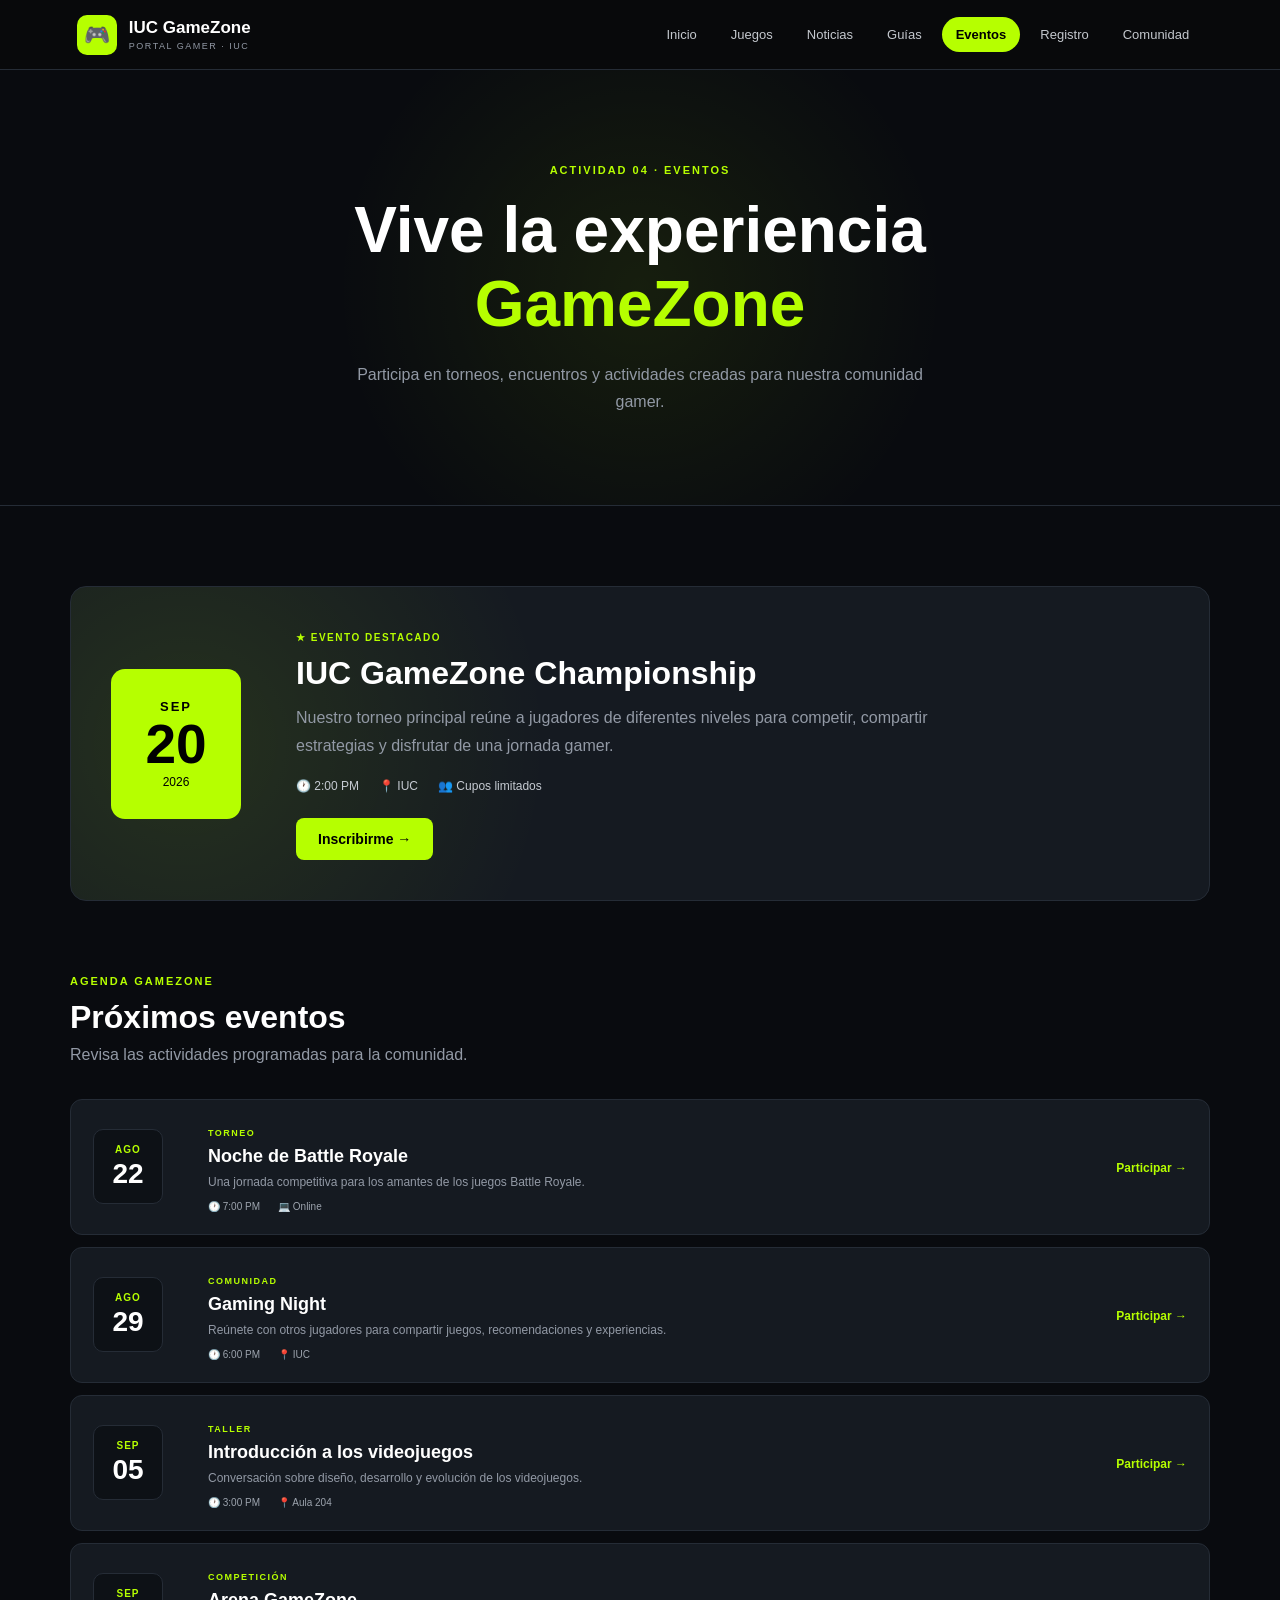
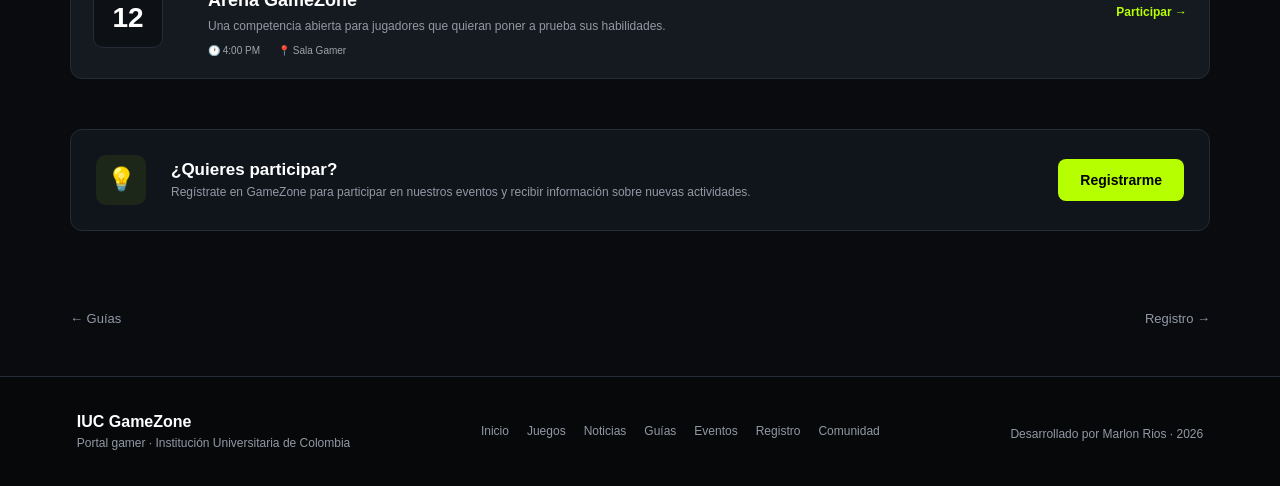
==== actividad_04.html @ 518e6a0a "Relizacion de nuevo proyecto de actividades" ====
<!DOCTYPE html>
<html lang="es">

<head>
    <meta charset="UTF-8">
    <meta name="viewport" content="width=device-width, initial-scale=1.0">

    <title>IUC GameZone — Eventos</title>

    <link rel="stylesheet" href="./css/theme.css">
</head>

<body>

    <!-- ================= HEADER ================= -->

    <header class="site-header">

        <div class="site-brand">

            <div class="brand-icon">
                🎮
            </div>

            <div>
                <h2>IUC GameZone</h2>
                <span>PORTAL GAMER · IUC</span>
            </div>

        </div>


        <nav class="site-nav">

            <a href="index.html">
                Inicio
            </a>

            <a href="actividad_01.html">
                Juegos
            </a>

            <a href="actividad_02.html">
                Noticias
            </a>

            <a href="actividad_03.html">
                Guías
            </a>

            <a href="actividad_04.html" class="current">
                Eventos
            </a>

            <a href="actividad_05.html">
                Registro
            </a>

            <a href="actividad_06.html">
                Comunidad
            </a>

        </nav>

    </header>


    <!-- ================= HERO ================= -->

    <section class="page-hero">

        <div class="page-hero-content">

            <span>
                ACTIVIDAD 04 · EVENTOS
            </span>

            <h1>
                Vive la experiencia
                <strong>GameZone</strong>
            </h1>

            <p>
                Participa en torneos, encuentros y actividades
                creadas para nuestra comunidad gamer.
            </p>

        </div>

    </section>


    <!-- ================= CONTENIDO ================= -->

    <main class="main-content">


        <!-- ================= EVENTO DESTACADO ================= -->

        <section class="event-feature">

            <div class="event-feature-date">

                <span>
                    SEP
                </span>

                <strong>
                    20
                </strong>

                <small>
                    2026
                </small>

            </div>


            <div class="event-feature-content">

                <span class="event-status">
                    ★ EVENTO DESTACADO
                </span>

                <h2>
                    IUC GameZone Championship
                </h2>

                <p>
                    Nuestro torneo principal reúne a jugadores de
                    diferentes niveles para competir, compartir
                    estrategias y disfrutar de una jornada gamer.
                </p>


                <div class="event-details">

                    <span>
                        🕐 2:00 PM
                    </span>

                    <span>
                        📍 IUC
                    </span>

                    <span>
                        👥 Cupos limitados
                    </span>

                </div>


                <a href="actividad_05.html" class="btn btn-primary">
                    Inscribirme →
                </a>

            </div>

        </section>


        <!-- ================= PRÓXIMOS EVENTOS ================= -->

        <section class="section-header">

            <span>
                AGENDA GAMEZONE
            </span>

            <h2>
                Próximos eventos
            </h2>

            <p>
                Revisa las actividades programadas para la comunidad.
            </p>

        </section>


        <div class="events-list">


            <!-- EVENTO 1 -->

            <article class="event-card">

                <div class="event-date">

                    <span>
                        AGO
                    </span>

                    <strong>
                        22
                    </strong>

                </div>


                <div class="event-info">

                    <span class="event-type">
                        TORNEO
                    </span>

                    <h3>
                        Noche de Battle Royale
                    </h3>

                    <p>
                        Una jornada competitiva para los amantes
                        de los juegos Battle Royale.
                    </p>

                    <div class="event-meta">

                        <span>
                            🕐 7:00 PM
                        </span>

                        <span>
                            💻 Online
                        </span>

                    </div>

                </div>


                <div class="event-action">

                    <a href="actividad_05.html">
                        Participar →
                    </a>

                </div>

            </article>


            <!-- EVENTO 2 -->

            <article class="event-card">

                <div class="event-date">

                    <span>
                        AGO
                    </span>

                    <strong>
                        29
                    </strong>

                </div>


                <div class="event-info">

                    <span class="event-type">
                        COMUNIDAD
                    </span>

                    <h3>
                        Gaming Night
                    </h3>

                    <p>
                        Reúnete con otros jugadores para compartir
                        juegos, recomendaciones y experiencias.
                    </p>

                    <div class="event-meta">

                        <span>
                            🕐 6:00 PM
                        </span>

                        <span>
                            📍 IUC
                        </span>

                    </div>

                </div>


                <div class="event-action">

                    <a href="actividad_05.html">
                        Participar →
                    </a>

                </div>

            </article>


            <!-- EVENTO 3 -->

            <article class="event-card">

                <div class="event-date">

                    <span>
                        SEP
                    </span>

                    <strong>
                        05
                    </strong>

                </div>


                <div class="event-info">

                    <span class="event-type">
                        TALLER
                    </span>

                    <h3>
                        Introducción a los videojuegos
                    </h3>

                    <p>
                        Conversación sobre diseño, desarrollo y
                        evolución de los videojuegos.
                    </p>

                    <div class="event-meta">

                        <span>
                            🕐 3:00 PM
                        </span>

                        <span>
                            📍 Aula 204
                        </span>

                    </div>

                </div>


                <div class="event-action">

                    <a href="actividad_05.html">
                        Participar →
                    </a>

                </div>

            </article>


            <!-- EVENTO 4 -->

            <article class="event-card">

                <div class="event-date">

                    <span>
                        SEP
                    </span>

                    <strong>
                        12
                    </strong>

                </div>


                <div class="event-info">

                    <span class="event-type">
                        COMPETICIÓN
                    </span>

                    <h3>
                        Arena GameZone
                    </h3>

                    <p>
                        Una competencia abierta para jugadores
                        que quieran poner a prueba sus habilidades.
                    </p>

                    <div class="event-meta">

                        <span>
                            🕐 4:00 PM
                        </span>

                        <span>
                            📍 Sala Gamer
                        </span>

                    </div>

                </div>


                <div class="event-action">

                    <a href="actividad_05.html">
                        Participar →
                    </a>

                </div>

            </article>


        </div>


        <!-- ================= INFORMACIÓN ================= -->

        <section class="event-info-box">

            <div class="event-info-box-icon">
                💡
            </div>

            <div>

                <h3>
                    ¿Quieres participar?
                </h3>

                <p>
                    Regístrate en GameZone para participar en nuestros
                    eventos y recibir información sobre nuevas actividades.
                </p>

            </div>

            <a href="actividad_05.html" class="btn btn-primary">
                Registrarme
            </a>

        </section>


    </main>


    <!-- ================= NAVEGACIÓN ================= -->

    <nav class="page-navigation">

        <a href="actividad_03.html">
            ← Guías
        </a>

        <a href="actividad_05.html">
            Registro →
        </a>

    </nav>


    <!-- ================= FOOTER ================= -->

    <footer class="site-footer">

        <div>

            <strong>
                IUC GameZone
            </strong>

            <span>
                Portal gamer · Institución Universitaria de Colombia
            </span>

        </div>


        <div class="footer-links">

            <a href="index.html">Inicio</a>

            <a href="actividad_01.html">Juegos</a>

            <a href="actividad_02.html">Noticias</a>

            <a href="actividad_03.html">Guías</a>

            <a href="actividad_04.html">Eventos</a>

            <a href="actividad_05.html">Registro</a>

            <a href="actividad_06.html">Comunidad</a>

        </div>


        <div>

            <span>
                Desarrollado por Marlon Rios · 2026
            </span>

        </div>

    </footer>

</body>

</html>
---- css/theme.css ----
/* =========================================
   CONFIGURACIÓN GENERAL
========================================= */

* {
  margin: 0;
  padding: 0;
  box-sizing: border-box;
}

:root {
  --background: #090b0f;
  --background-light: #10141a;

  --card: #151a21;
  --card-hover: #1c222b;

  --green: #b6ff00;
  --green-dark: #8dcc00;

  --blue: #4da6ff;

  --white: #ffffff;
  --text: #e8eaed;
  --text-muted: #9299a5;

  --border: #252c36;
}

body {
  font-family: Arial, Helvetica, sans-serif;

  background: var(--background);

  color: var(--text);

  min-height: 100vh;
}

/* =========================================
   HEADER
========================================= */

.site-header {
  height: 70px;

  background: #08090b;

  border-bottom: 1px solid var(--border);

  display: flex;

  align-items: center;

  justify-content: space-between;

  padding: 0 6%;

  position: sticky;

  top: 0;

  z-index: 100;
}

/* MARCA */

.site-brand {
  display: flex;

  align-items: center;

  gap: 12px;
}

.brand-icon {
  width: 40px;

  height: 40px;

  display: flex;

  align-items: center;

  justify-content: center;

  background: var(--green);

  color: #000;

  border-radius: 10px;

  font-size: 21px;
}

.site-brand h2 {
  font-size: 17px;

  color: var(--white);
}

.site-brand span {
  display: block;

  margin-top: 3px;

  font-size: 9px;

  letter-spacing: 1.5px;

  color: var(--text-muted);
}

/* =========================================
   NAVEGACIÓN
========================================= */

.site-nav {
  display: flex;

  align-items: center;

  gap: 6px;
}

.site-nav a {
  color: #c4c8ce;

  text-decoration: none;

  font-size: 13px;

  padding: 10px 14px;

  border-radius: 20px;

  transition: 0.2s;
}

.site-nav a:hover {
  color: var(--white);

  background: #171b20;
}

.site-nav a.current {
  background: var(--green);

  color: #000;

  font-weight: bold;
}

/* =========================================
   HERO
========================================= */

.hero {
  min-height: 480px;

  display: flex;

  align-items: center;

  justify-content: center;

  text-align: center;

  padding: 80px 20px;

  background:
    radial-gradient(circle at 50% 30%, rgba(182, 255, 0, 0.1), transparent 35%),
    linear-gradient(180deg, #0c0f13 0%, #090b0f 100%);
}

.hero-content {
  max-width: 750px;
}

.hero-label {
  color: var(--green);

  font-size: 11px;

  letter-spacing: 2px;

  font-weight: bold;
}

.hero h1 {
  margin-top: 18px;

  font-size: clamp(42px, 6vw, 72px);

  line-height: 1.05;

  color: var(--white);
}

.hero h1 span {
  color: var(--green);
}

.hero p {
  max-width: 600px;

  margin: 25px auto;

  color: var(--text-muted);

  font-size: 17px;

  line-height: 1.7;
}

/* =========================================
   BOTONES
========================================= */

.hero-buttons {
  display: flex;

  justify-content: center;

  gap: 12px;

  margin-top: 30px;
}

.btn {
  display: inline-block;

  padding: 13px 22px;

  border-radius: 8px;

  text-decoration: none;

  font-size: 14px;

  font-weight: bold;

  transition: 0.2s;
}

.btn-primary {
  background: var(--green);

  color: #000;
}

.btn-primary:hover {
  background: #c8ff45;

  transform: translateY(-2px);
}

.btn-secondary {
  border: 1px solid var(--border);

  color: var(--white);

  background: #11151a;
}

.btn-secondary:hover {
  background: #1b2027;
}

/* =========================================
   CONTENIDO PRINCIPAL
========================================= */

.main-content {
  max-width: 1200px;

  margin: auto;

  padding: 80px 30px;
}

.section-header {
  margin-bottom: 35px;
}

.section-header > span {
  color: var(--green);

  font-size: 11px;

  font-weight: bold;

  letter-spacing: 2px;
}

.section-header h2 {
  margin-top: 10px;

  font-size: 32px;

  color: var(--white);
}

.section-header p {
  margin-top: 10px;

  color: var(--text-muted);
}

/* =========================================
   TARJETAS
========================================= */

.activity-grid {
  display: grid;

  grid-template-columns: repeat(3, 1fr);

  gap: 18px;
}

.activity-card {
  display: block;

  padding: 28px;

  min-height: 270px;

  background: var(--card);

  border: 1px solid var(--border);

  border-radius: 14px;

  text-decoration: none;

  color: inherit;

  transition: 0.25s;
}

.activity-card:hover {
  transform: translateY(-5px);

  background: var(--card-hover);

  border-color: var(--green);
}

.activity-icon {
  width: 52px;

  height: 52px;

  display: flex;

  align-items: center;

  justify-content: center;

  border-radius: 12px;

  background: rgba(182, 255, 0, 0.1);

  font-size: 25px;

  margin-bottom: 22px;
}

.activity-number {
  font-size: 10px;

  letter-spacing: 1.5px;

  color: var(--text-muted);
}

.activity-card h3 {
  margin-top: 7px;

  font-size: 23px;

  color: var(--white);
}

.activity-card p {
  margin-top: 12px;

  color: var(--text-muted);

  line-height: 1.6;

  font-size: 14px;
}

.activity-link {
  display: block;

  margin-top: 22px;

  color: var(--green);

  font-size: 13px;

  font-weight: bold;
}

/* =========================================
   DESTACADO
========================================= */

.featured {
  margin-top: 30px;

  min-height: 280px;

  padding: 50px;

  border-radius: 16px;

  border: 1px solid var(--border);

  background: linear-gradient(110deg, #151a21, #0e1217);

  display: flex;

  align-items: center;
}

.featured-content {
  max-width: 600px;
}

.featured-content > span {
  color: var(--green);

  font-size: 11px;

  font-weight: bold;

  letter-spacing: 2px;
}

.featured h2 {
  margin-top: 12px;

  font-size: 42px;

  color: var(--white);
}

.featured p {
  margin: 12px 0 25px;

  color: var(--text-muted);

  line-height: 1.6;
}

/* =========================================
   FOOTER
========================================= */

.site-footer {
  min-height: 110px;

  border-top: 1px solid var(--border);

  padding: 30px 6%;

  display: flex;

  align-items: center;

  justify-content: space-between;

  gap: 30px;

  background: #07080a;
}

.site-footer strong {
  display: block;

  color: var(--white);
}

.site-footer span {
  display: block;

  margin-top: 5px;

  font-size: 12px;

  color: var(--text-muted);
}

.footer-links {
  display: flex;

  gap: 18px;
}

.footer-links a {
  color: var(--text-muted);

  text-decoration: none;

  font-size: 12px;
}

.footer-links a:hover {
  color: var(--green);
}

/* =========================================
   RESPONSIVE
========================================= */

@media (max-width: 900px) {
  .site-header {
    height: auto;

    padding: 15px 5%;

    flex-direction: column;

    gap: 15px;
  }

  .site-nav {
    flex-wrap: wrap;

    justify-content: center;
  }

  .activity-grid {
    grid-template-columns: repeat(2, 1fr);
  }

  .site-footer {
    flex-direction: column;

    text-align: center;
  }
}

@media (max-width: 600px) {
  .hero {
    min-height: 420px;
  }

  .hero h1 {
    font-size: 42px;
  }

  .hero-buttons {
    flex-direction: column;
  }

  .activity-grid {
    grid-template-columns: 1fr;
  }

  .featured {
    padding: 30px;
  }
}

/*
Seccion de juegos act 1
*/

/* =========================================
   HERO DE PÁGINAS INTERNAS
========================================= */

.page-hero {
  padding: 90px 30px;

  text-align: center;

  background: radial-gradient(
    circle at center,
    rgba(182, 255, 0, 0.08),
    transparent 45%
  );

  border-bottom: 1px solid var(--border);
}

.page-hero-content {
  max-width: 700px;

  margin: auto;
}

.page-hero-content > span {
  color: var(--green);

  font-size: 11px;

  font-weight: bold;

  letter-spacing: 2px;
}

.page-hero h1 {
  margin-top: 15px;

  font-size: clamp(40px, 6vw, 64px);

  color: var(--white);
}

.page-hero h1 strong {
  color: var(--green);
}

.page-hero p {
  margin: 20px auto 0;

  max-width: 600px;

  color: var(--text-muted);

  line-height: 1.7;

  font-size: 16px;
}

/* =========================================
   FILTROS
========================================= */

.game-filters {
  display: flex;

  flex-wrap: wrap;

  gap: 10px;

  margin-bottom: 30px;
}

.filter {
  padding: 9px 17px;

  border-radius: 20px;

  border: 1px solid var(--border);

  background: var(--card);

  color: var(--text-muted);

  cursor: pointer;

  font-size: 13px;
}

.filter:hover {
  border-color: var(--green);

  color: var(--white);
}

.filter.active {
  background: var(--green);

  color: #000;

  border-color: var(--green);

  font-weight: bold;
}

/* =========================================
   GRID DE JUEGOS
========================================= */

.games-grid {
  display: grid;

  grid-template-columns: repeat(3, 1fr);

  gap: 20px;
}

.game-card {
  overflow: hidden;

  background: var(--card);

  border: 1px solid var(--border);

  border-radius: 14px;

  transition: 0.25s;
}

.game-card:hover {
  transform: translateY(-5px);

  border-color: var(--green);
}

.game-image {
  height: 180px;

  display: flex;

  align-items: center;

  justify-content: center;

  font-size: 60px;

  border-bottom: 1px solid var(--border);
}

/* Fondos diferentes para cada juego */

.game-image.minecraft {
  background: linear-gradient(135deg, #263d24, #101c14);
}

.game-image.fortnite {
  background: linear-gradient(135deg, #263b63, #121b2e);
}

.game-image.gta {
  background: linear-gradient(135deg, #44321e, #17120c);
}

.game-image.elden {
  background: linear-gradient(135deg, #453b21, #17150d);
}

.game-image.valorant {
  background: linear-gradient(135deg, #4d2027, #1c0d10);
}

.game-image.civilization {
  background: linear-gradient(135deg, #293d49, #10191f);
}

/* =========================================
   CONTENIDO DE TARJETA
========================================= */

.game-content {
  padding: 22px;
}

.game-category {
  font-size: 10px;

  color: var(--green);

  text-transform: uppercase;

  letter-spacing: 1px;

  font-weight: bold;
}

.game-content h3 {
  margin-top: 8px;

  font-size: 22px;

  color: var(--white);
}

.game-content p {
  margin-top: 12px;

  font-size: 13px;

  line-height: 1.6;

  color: var(--text-muted);
}

.game-footer {
  display: flex;

  align-items: center;

  justify-content: space-between;

  gap: 10px;

  margin-top: 20px;

  padding-top: 15px;

  border-top: 1px solid var(--border);
}

.game-footer span {
  font-size: 10px;

  color: var(--text-muted);
}

.game-footer a {
  color: var(--green);

  text-decoration: none;

  font-size: 12px;

  font-weight: bold;
}

.game-footer a:hover {
  text-decoration: underline;
}

/* =========================================
   NAVEGACIÓN ENTRE ACTIVIDADES
========================================= */

.page-navigation {
  max-width: 1200px;

  margin: 0 auto 50px;

  padding: 0 30px;

  display: flex;

  justify-content: space-between;
}

.page-navigation a {
  color: var(--text-muted);

  text-decoration: none;

  font-size: 13px;
}

.page-navigation a:hover {
  color: var(--green);
}

/* =========================================
   RESPONSIVE - JUEGOS
========================================= */

@media (max-width: 900px) {
  .games-grid {
    grid-template-columns: repeat(2, 1fr);
  }
}

@media (max-width: 600px) {
  .games-grid {
    grid-template-columns: 1fr;
  }

  .game-image {
    height: 200px;
  }
}

/*
Seccion de noticias
*/

/* =========================================
   NOTICIA PRINCIPAL
========================================= */

.main-news {
  display: grid;

  grid-template-columns: 1.1fr 1fr;

  min-height: 360px;

  margin-bottom: 35px;

  overflow: hidden;

  background: var(--card);

  border: 1px solid var(--border);

  border-radius: 16px;
}

.main-news-image {
  display: flex;

  align-items: center;

  justify-content: center;

  min-height: 360px;

  font-size: 100px;

  background:
    radial-gradient(circle at center, rgba(182, 255, 0, 0.2), transparent 50%),
    linear-gradient(135deg, #1e2935, #0b0f14);
}

.main-news-content {
  padding: 45px;

  display: flex;

  flex-direction: column;

  justify-content: center;
}

.news-category {
  display: inline-block;

  color: var(--green);

  font-size: 10px;

  font-weight: bold;

  letter-spacing: 1.5px;
}

.main-news-content h2 {
  margin-top: 12px;

  font-size: 32px;

  line-height: 1.2;

  color: var(--white);
}

.main-news-content p {
  margin-top: 16px;

  color: var(--text-muted);

  line-height: 1.7;
}

.news-info {
  display: flex;

  gap: 8px;

  margin-top: 20px;

  font-size: 11px;

  color: var(--text-muted);
}

.news-button {
  align-self: flex-start;

  margin-top: 25px;

  padding: 11px 17px;

  background: var(--green);

  color: #000;

  text-decoration: none;

  border-radius: 7px;

  font-size: 12px;

  font-weight: bold;
}

/* =========================================
   GRID DE NOTICIAS
========================================= */

.news-grid {
  display: grid;

  grid-template-columns: repeat(2, 1fr);

  gap: 20px;
}

.news-card {
  display: grid;

  grid-template-columns: 180px 1fr;

  min-height: 200px;

  overflow: hidden;

  background: var(--card);

  border: 1px solid var(--border);

  border-radius: 14px;

  transition: 0.25s;
}

.news-card:hover {
  transform: translateY(-4px);

  border-color: var(--green);
}

.news-card-image {
  display: flex;

  align-items: center;

  justify-content: center;

  font-size: 48px;
}

.news-blue {
  background: linear-gradient(135deg, #1b3652, #101923);
}

.news-purple {
  background: linear-gradient(135deg, #372650, #171021);
}

.news-orange {
  background: linear-gradient(135deg, #523521, #1c120b);
}

.news-green {
  background: linear-gradient(135deg, #25472c, #101c13);
}

.news-card-content {
  padding: 22px;
}

.news-card-content h3 {
  margin-top: 8px;

  color: var(--white);

  font-size: 18px;

  line-height: 1.3;
}

.news-card-content p {
  margin-top: 9px;

  color: var(--text-muted);

  font-size: 12px;

  line-height: 1.5;
}

.news-card-footer {
  display: flex;

  justify-content: space-between;

  align-items: center;

  margin-top: 15px;

  padding-top: 12px;

  border-top: 1px solid var(--border);
}

.news-card-footer span {
  color: var(--text-muted);

  font-size: 10px;
}

.news-card-footer a {
  color: var(--green);

  text-decoration: none;

  font-size: 11px;

  font-weight: bold;
}

/* =========================================
   RESPONSIVE - NOTICIAS
========================================= */

@media (max-width: 900px) {
  .main-news {
    grid-template-columns: 1fr;
  }

  .main-news-image {
    min-height: 250px;
  }

  .news-grid {
    grid-template-columns: 1fr;
  }
}

@media (max-width: 600px) {
  .main-news-content {
    padding: 28px;
  }

  .main-news-content h2 {
    font-size: 25px;
  }

  .news-card {
    grid-template-columns: 1fr;
  }

  .news-card-image {
    min-height: 150px;
  }
}

/*
Seccion de guia destacada
*/

/* =========================================
   GUÍA DESTACADA
========================================= */

.guide-feature {
  display: grid;

  grid-template-columns: 180px 1fr;

  align-items: center;

  gap: 35px;

  padding: 45px;

  margin-bottom: 75px;

  border: 1px solid var(--border);

  border-radius: 16px;

  background:
    radial-gradient(circle at 15% 50%, rgba(182, 255, 0, 0.1), transparent 35%),
    var(--card);
}

.guide-feature-icon {
  width: 150px;

  height: 150px;

  display: flex;

  align-items: center;

  justify-content: center;

  border-radius: 20px;

  background: rgba(182, 255, 0, 0.08);

  border: 1px solid rgba(182, 255, 0, 0.2);

  font-size: 70px;
}

.guide-feature-content > span {
  color: var(--green);

  font-size: 10px;

  font-weight: bold;

  letter-spacing: 2px;
}

.guide-feature-content h2 {
  margin-top: 10px;

  color: var(--white);

  font-size: 32px;

  line-height: 1.2;
}

.guide-feature-content p {
  max-width: 650px;

  margin: 15px 0 25px;

  color: var(--text-muted);

  line-height: 1.7;
}

/* =========================================
   CATEGORÍAS DE GUÍAS
========================================= */

.guide-section-title {
  margin-bottom: 25px;
}

.guide-categories {
  display: grid;

  grid-template-columns: repeat(2, 1fr);

  gap: 15px;

  margin-bottom: 80px;
}

.guide-category {
  display: grid;

  grid-template-columns: 55px 1fr 25px;

  align-items: center;

  gap: 15px;

  padding: 22px;

  background: var(--card);

  border: 1px solid var(--border);

  border-radius: 12px;

  color: inherit;

  text-decoration: none;

  transition: 0.25s;
}

.guide-category:hover {
  background: var(--card-hover);

  border-color: var(--green);

  transform: translateY(-3px);
}

.guide-category-icon {
  width: 50px;

  height: 50px;

  display: flex;

  align-items: center;

  justify-content: center;

  background: rgba(182, 255, 0, 0.08);

  border-radius: 10px;

  font-size: 23px;
}

.guide-category h3 {
  color: var(--white);

  font-size: 17px;
}

.guide-category p {
  margin-top: 5px;

  color: var(--text-muted);

  font-size: 12px;

  line-height: 1.5;
}

.guide-category > span {
  color: var(--green);

  font-size: 20px;

  font-weight: bold;
}

/* =========================================
   CONSEJOS
========================================= */

.tips-section {
  margin-bottom: 80px;
}

.tips-list {
  border-top: 1px solid var(--border);
}

.tip-item {
  display: grid;

  grid-template-columns: 70px 1fr;

  gap: 20px;

  padding: 25px 0;

  border-bottom: 1px solid var(--border);
}

.tip-number {
  color: var(--green);

  font-size: 12px;

  font-weight: bold;

  letter-spacing: 1px;
}

.tip-item h3 {
  color: var(--white);

  font-size: 18px;
}

.tip-item p {
  max-width: 750px;

  margin-top: 7px;

  color: var(--text-muted);

  font-size: 13px;

  line-height: 1.6;
}

/* =========================================
   PREGUNTAS FRECUENTES
========================================= */

.faq-section {
  max-width: 850px;

  margin: 0 auto 50px;
}

.faq-list {
  border-top: 1px solid var(--border);
}

.faq-list details {
  border-bottom: 1px solid var(--border);
}

.faq-list summary {
  padding: 20px 5px;

  cursor: pointer;

  color: var(--white);

  font-size: 14px;

  font-weight: bold;

  list-style: none;
}

.faq-list summary::-webkit-details-marker {
  display: none;
}

.faq-list summary::after {
  content: "+";

  float: right;

  color: var(--green);

  font-size: 20px;
}

.faq-list details[open] summary::after {
  content: "−";
}

.faq-list details p {
  padding: 0 35px 20px 5px;

  color: var(--text-muted);

  font-size: 13px;

  line-height: 1.7;
}

/* =========================================
   RESPONSIVE - GUÍAS
========================================= */

@media (max-width: 700px) {
  .guide-feature {
    grid-template-columns: 1fr;

    padding: 30px;
  }

  .guide-feature-icon {
    width: 100px;

    height: 100px;

    font-size: 50px;
  }

  .guide-feature-content h2 {
    font-size: 26px;
  }

  .guide-categories {
    grid-template-columns: 1fr;
  }

  .tip-item {
    grid-template-columns: 45px 1fr;
  }
}

/*
Seccion evento destacado
*/

/* =========================================
   EVENTO DESTACADO
========================================= */

.event-feature {
  display: grid;

  grid-template-columns: 150px 1fr;

  gap: 35px;

  align-items: center;

  padding: 40px;

  margin-bottom: 70px;

  border: 1px solid var(--border);

  border-radius: 16px;

  background:
    radial-gradient(circle at 10% 50%, rgba(182, 255, 0, 0.1), transparent 35%),
    var(--card);
}

.event-feature-date {
  width: 130px;

  height: 150px;

  display: flex;

  flex-direction: column;

  align-items: center;

  justify-content: center;

  background: var(--green);

  color: #000;

  border-radius: 14px;
}

.event-feature-date span {
  font-size: 13px;

  font-weight: bold;

  letter-spacing: 2px;
}

.event-feature-date strong {
  margin: 3px 0;

  font-size: 55px;

  line-height: 1;
}

.event-feature-date small {
  font-size: 12px;
}

.event-status {
  color: var(--green);

  font-size: 10px;

  font-weight: bold;

  letter-spacing: 1.5px;
}

.event-feature-content h2 {
  margin-top: 10px;

  color: var(--white);

  font-size: 32px;
}

.event-feature-content p {
  max-width: 700px;

  margin-top: 12px;

  color: var(--text-muted);

  line-height: 1.7;
}

.event-details {
  display: flex;

  flex-wrap: wrap;

  gap: 20px;

  margin: 20px 0 25px;
}

.event-details span {
  color: #c6cbd2;

  font-size: 12px;
}

/* =========================================
   LISTA DE EVENTOS
========================================= */

.events-list {
  display: flex;

  flex-direction: column;

  gap: 12px;

  margin-bottom: 50px;
}

.event-card {
  display: grid;

  grid-template-columns: 90px 1fr 120px;

  align-items: center;

  gap: 25px;

  padding: 22px;

  background: var(--card);

  border: 1px solid var(--border);

  border-radius: 12px;

  transition: 0.2s;
}

.event-card:hover {
  background: var(--card-hover);

  border-color: var(--green);

  transform: translateX(4px);
}

/* FECHA */

.event-date {
  width: 70px;

  height: 75px;

  display: flex;

  flex-direction: column;

  align-items: center;

  justify-content: center;

  border-radius: 10px;

  background: #0d1116;

  border: 1px solid var(--border);
}

.event-date span {
  color: var(--green);

  font-size: 10px;

  font-weight: bold;

  letter-spacing: 1px;
}

.event-date strong {
  margin-top: 3px;

  color: var(--white);

  font-size: 28px;
}

/* INFORMACIÓN */

.event-type {
  color: var(--green);

  font-size: 9px;

  font-weight: bold;

  letter-spacing: 1.5px;
}

.event-info h3 {
  margin-top: 6px;

  color: var(--white);

  font-size: 18px;
}

.event-info p {
  margin-top: 6px;

  color: var(--text-muted);

  font-size: 12px;

  line-height: 1.5;
}

.event-meta {
  display: flex;

  gap: 18px;

  margin-top: 10px;
}

.event-meta span {
  color: #9ca3ad;

  font-size: 10px;
}

/* BOTÓN */

.event-action {
  text-align: right;
}

.event-action a {
  color: var(--green);

  text-decoration: none;

  font-size: 12px;

  font-weight: bold;
}

.event-action a:hover {
  text-decoration: underline;
}

/* =========================================
   CAJA DE INFORMACIÓN
========================================= */

.event-info-box {
  display: grid;

  grid-template-columns: 55px 1fr auto;

  align-items: center;

  gap: 20px;

  padding: 25px;

  margin-top: 20px;

  border: 1px solid var(--border);

  border-radius: 12px;

  background: #10151b;
}

.event-info-box-icon {
  width: 50px;

  height: 50px;

  display: flex;

  align-items: center;

  justify-content: center;

  border-radius: 10px;

  background: rgba(182, 255, 0, 0.08);

  font-size: 23px;
}

.event-info-box h3 {
  color: var(--white);

  font-size: 17px;
}

.event-info-box p {
  margin-top: 5px;

  color: var(--text-muted);

  font-size: 12px;
}

/* =========================================
   RESPONSIVE - EVENTOS
========================================= */

@media (max-width: 700px) {
  .event-feature {
    grid-template-columns: 1fr;

    padding: 30px;
  }

  .event-feature-date {
    width: 100px;

    height: 115px;
  }

  .event-feature-date strong {
    font-size: 42px;
  }

  .event-feature-content h2 {
    font-size: 26px;
  }

  .event-card {
    grid-template-columns: 70px 1fr;

    gap: 15px;
  }

  .event-action {
    grid-column: 2;

    text-align: left;
  }

  .event-info-box {
    grid-template-columns: 50px 1fr;
  }

  .event-info-box .btn {
    grid-column: 1 / -1;
  }
}

/*
seccion de registro
*/

/* =========================================
   REGISTRO
========================================= */

.register-layout {
  display: grid;

  grid-template-columns: 1.2fr 0.8fr;

  gap: 30px;

  max-width: 1050px;

  margin: 0 auto;
}

/* =========================================
   TARJETA DEL FORMULARIO
========================================= */

.register-card {
  padding: 35px;

  background: var(--card);

  border: 1px solid var(--border);

  border-radius: 16px;
}

.register-card-header {
  margin-bottom: 30px;
}

.register-card-header > span {
  color: var(--green);

  font-size: 10px;

  font-weight: bold;

  letter-spacing: 1.5px;
}

.register-card-header h2 {
  margin-top: 8px;

  color: var(--white);

  font-size: 28px;
}

.register-card-header p {
  margin-top: 8px;

  color: var(--text-muted);

  font-size: 13px;
}

/* =========================================
   CAMPOS
========================================= */

.form-group {
  margin-bottom: 20px;
}

.form-group label {
  display: block;

  margin-bottom: 8px;

  color: #d9dde3;

  font-size: 12px;

  font-weight: bold;
}

.form-group input,
.form-group select {
  width: 100%;

  padding: 13px 14px;

  box-sizing: border-box;

  color: var(--white);

  background: #0d1116;

  border: 1px solid var(--border);

  border-radius: 8px;

  outline: none;

  font-family: inherit;

  font-size: 13px;

  transition: 0.2s;
}

.form-group input:focus,
.form-group select:focus {
  border-color: var(--green);

  box-shadow: 0 0 0 2px rgba(182, 255, 0, 0.08);
}

.form-group input::placeholder {
  color: #626a75;
}

.form-group select {
  cursor: pointer;
}

.form-group select option {
  background: #11161c;

  color: white;
}

/* =========================================
   BOTÓN REGISTRO
========================================= */

.register-button {
  width: 100%;

  margin-top: 5px;

  border: none;

  cursor: pointer;
}

/* =========================================
   MENSAJE
========================================= */

.register-message {
  display: none;

  margin-top: 18px;

  padding: 15px;

  border-radius: 8px;

  font-size: 12px;

  line-height: 1.6;
}

.register-message.success {
  display: block;

  color: var(--green);

  background: rgba(182, 255, 0, 0.07);

  border: 1px solid rgba(182, 255, 0, 0.25);
}

/* =========================================
   INFORMACIÓN
========================================= */

.register-info {
  padding: 35px;

  background: #10151b;

  border: 1px solid var(--border);

  border-radius: 16px;
}

.register-info-icon {
  width: 60px;

  height: 60px;

  display: flex;

  align-items: center;

  justify-content: center;

  margin-bottom: 20px;

  border-radius: 12px;

  background: rgba(182, 255, 0, 0.08);

  font-size: 28px;
}

.register-info h2 {
  color: var(--white);

  font-size: 24px;
}

.register-info > p {
  margin-top: 10px;

  color: var(--text-muted);

  font-size: 13px;

  line-height: 1.7;
}

/* =========================================
   BENEFICIOS
========================================= */

.register-benefit {
  display: flex;

  gap: 12px;

  margin-top: 25px;
}

.register-benefit > span {
  color: var(--green);

  font-size: 17px;
}

.register-benefit strong {
  color: var(--white);

  font-size: 13px;
}

.register-benefit p {
  margin-top: 4px;

  color: var(--text-muted);

  font-size: 11px;

  line-height: 1.5;
}

/* =========================================
   NOTA
========================================= */

.register-note {
  display: flex;

  gap: 10px;

  margin-top: 30px;

  padding: 15px;

  color: #aeb5bf;

  background: #0c1015;

  border-radius: 8px;

  font-size: 10px;

  line-height: 1.6;
}

.register-note:first-letter {
  font-size: 15px;
}

/* =========================================
   RESPONSIVE
========================================= */

@media (max-width: 800px) {
  .register-layout {
    grid-template-columns: 1fr;
  }
}

@media (max-width: 500px) {
  .register-card,
  .register-info {
    padding: 25px;
  }
}

/*
seccion comunidad
*/

/* =========================================
   COMUNIDAD - PERFIL
========================================= */

.community-profile {
  display: grid;

  grid-template-columns: 100px 1fr auto;

  align-items: center;

  gap: 25px;

  padding: 30px;

  margin-bottom: 35px;

  background:
    radial-gradient(circle at 5% 50%, rgba(182, 255, 0, 0.1), transparent 30%),
    var(--card);

  border: 1px solid var(--border);

  border-radius: 16px;
}

.profile-avatar {
  width: 90px;

  height: 90px;

  display: flex;

  align-items: center;

  justify-content: center;

  border-radius: 50%;

  background: rgba(182, 255, 0, 0.08);

  border: 2px solid var(--green);

  font-size: 40px;
}

.profile-label {
  color: var(--green);

  font-size: 9px;

  font-weight: bold;

  letter-spacing: 1.5px;
}

.profile-content h2 {
  margin-top: 5px;

  color: var(--white);

  font-size: 27px;
}

.profile-content > p {
  margin-top: 3px;

  color: var(--text-muted);

  font-size: 13px;
}

.profile-status {
  display: flex;

  align-items: center;

  gap: 7px;

  margin-top: 10px;

  color: #aeb5bf;

  font-size: 10px;
}

.status-dot {
  width: 7px;

  height: 7px;

  display: inline-block;

  border-radius: 50%;

  background: var(--green);

  box-shadow: 0 0 8px rgba(182, 255, 0, 0.7);
}

/* =========================================
   TARJETAS DE DATOS
========================================= */

.community-grid {
  display: grid;

  grid-template-columns: repeat(3, 1fr);

  gap: 15px;

  margin-bottom: 70px;
}

.community-card {
  padding: 25px;

  background: var(--card);

  border: 1px solid var(--border);

  border-radius: 12px;

  transition: 0.2s;
}

.community-card:hover {
  border-color: var(--green);

  transform: translateY(-3px);
}

.community-card-icon {
  display: block;

  margin-bottom: 18px;

  font-size: 25px;
}

.community-card-label {
  color: var(--green);

  font-size: 9px;

  font-weight: bold;

  letter-spacing: 1.3px;
}

.community-card h3 {
  margin-top: 8px;

  color: var(--white);

  font-size: 18px;
}

.community-card p {
  margin-top: 8px;

  color: var(--text-muted);

  font-size: 11px;

  line-height: 1.5;
}

/* =========================================
   MIEMBROS
========================================= */

.community-header {
  margin-bottom: 25px;
}

.members-grid {
  display: grid;

  grid-template-columns: repeat(2, 1fr);

  gap: 12px;

  margin-bottom: 50px;
}

.member-card {
  display: flex;

  align-items: center;

  gap: 15px;

  padding: 18px;

  background: var(--card);

  border: 1px solid var(--border);

  border-radius: 10px;

  transition: 0.2s;
}

.member-card:hover {
  background: var(--card-hover);

  border-color: #39424e;
}

.member-avatar {
  width: 50px;

  height: 50px;

  display: flex;

  align-items: center;

  justify-content: center;

  flex-shrink: 0;

  border-radius: 10px;

  background: #0d1116;

  font-size: 24px;
}

.member-card h3 {
  color: var(--white);

  font-size: 14px;
}

.member-card span {
  display: block;

  margin-top: 5px;

  color: var(--text-muted);

  font-size: 10px;
}

/* =========================================
   MENSAJE FINAL
========================================= */

.community-message {
  display: grid;

  grid-template-columns: 55px 1fr auto;

  align-items: center;

  gap: 20px;

  padding: 25px;

  background: rgba(182, 255, 0, 0.04);

  border: 1px solid rgba(182, 255, 0, 0.18);

  border-radius: 12px;
}

.community-message > div:first-child {
  width: 50px;

  height: 50px;

  display: flex;

  align-items: center;

  justify-content: center;

  border-radius: 10px;

  background: rgba(182, 255, 0, 0.08);

  font-size: 22px;
}

.community-message h3 {
  color: var(--white);

  font-size: 16px;
}

.community-message p {
  margin-top: 5px;

  color: var(--text-muted);

  font-size: 11px;
}

/* =========================================
   RESPONSIVE
========================================= */

@media (max-width: 800px) {
  .community-profile {
    grid-template-columns: 80px 1fr;
  }

  .profile-avatar {
    width: 70px;

    height: 70px;

    font-size: 30px;
  }

  .community-profile .btn {
    grid-column: 1 / -1;
  }

  .community-grid {
    grid-template-columns: 1fr;
  }

  .members-grid {
    grid-template-columns: 1fr;
  }

  .community-message {
    grid-template-columns: 50px 1fr;
  }

  .community-message .btn {
    grid-column: 1 / -1;
  }
}

@media (max-width: 500px) {
  .community-profile {
    grid-template-columns: 1fr;
  }

  .profile-avatar {
    margin-bottom: 5px;
  }
}
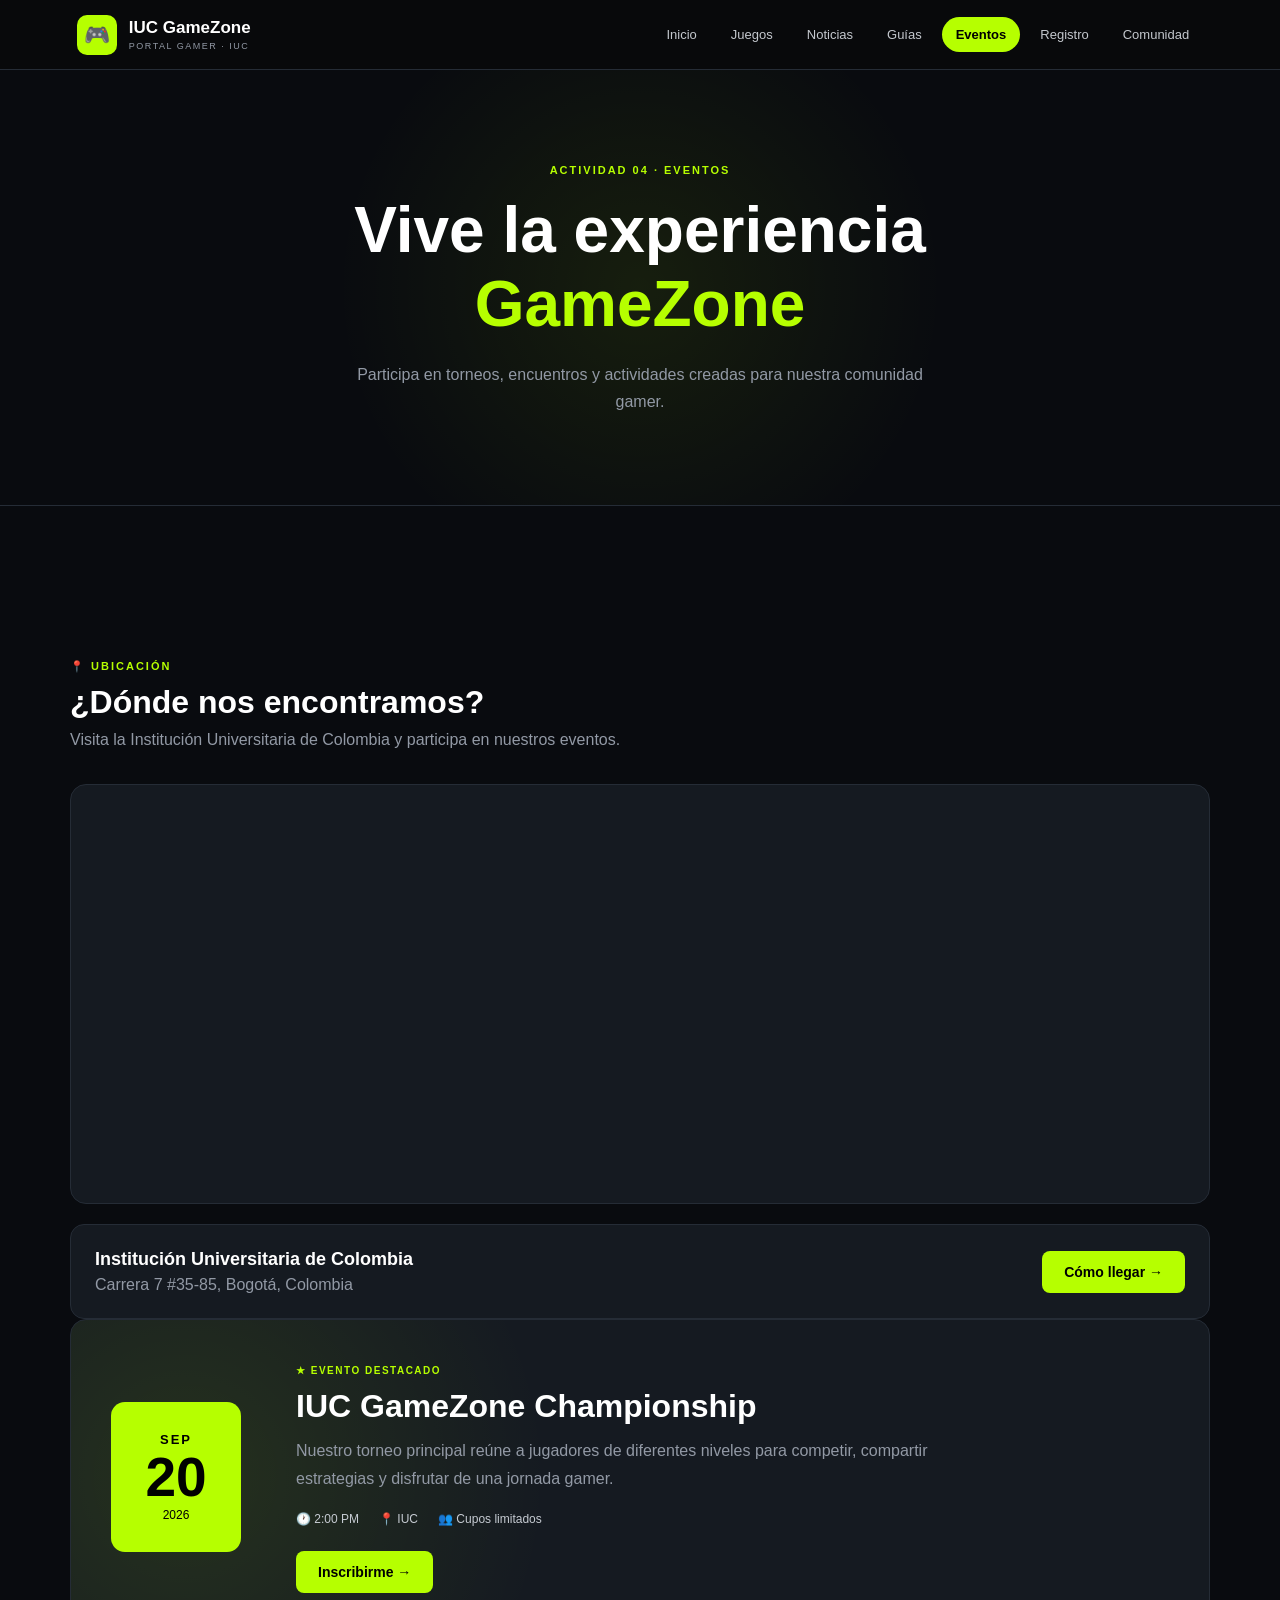
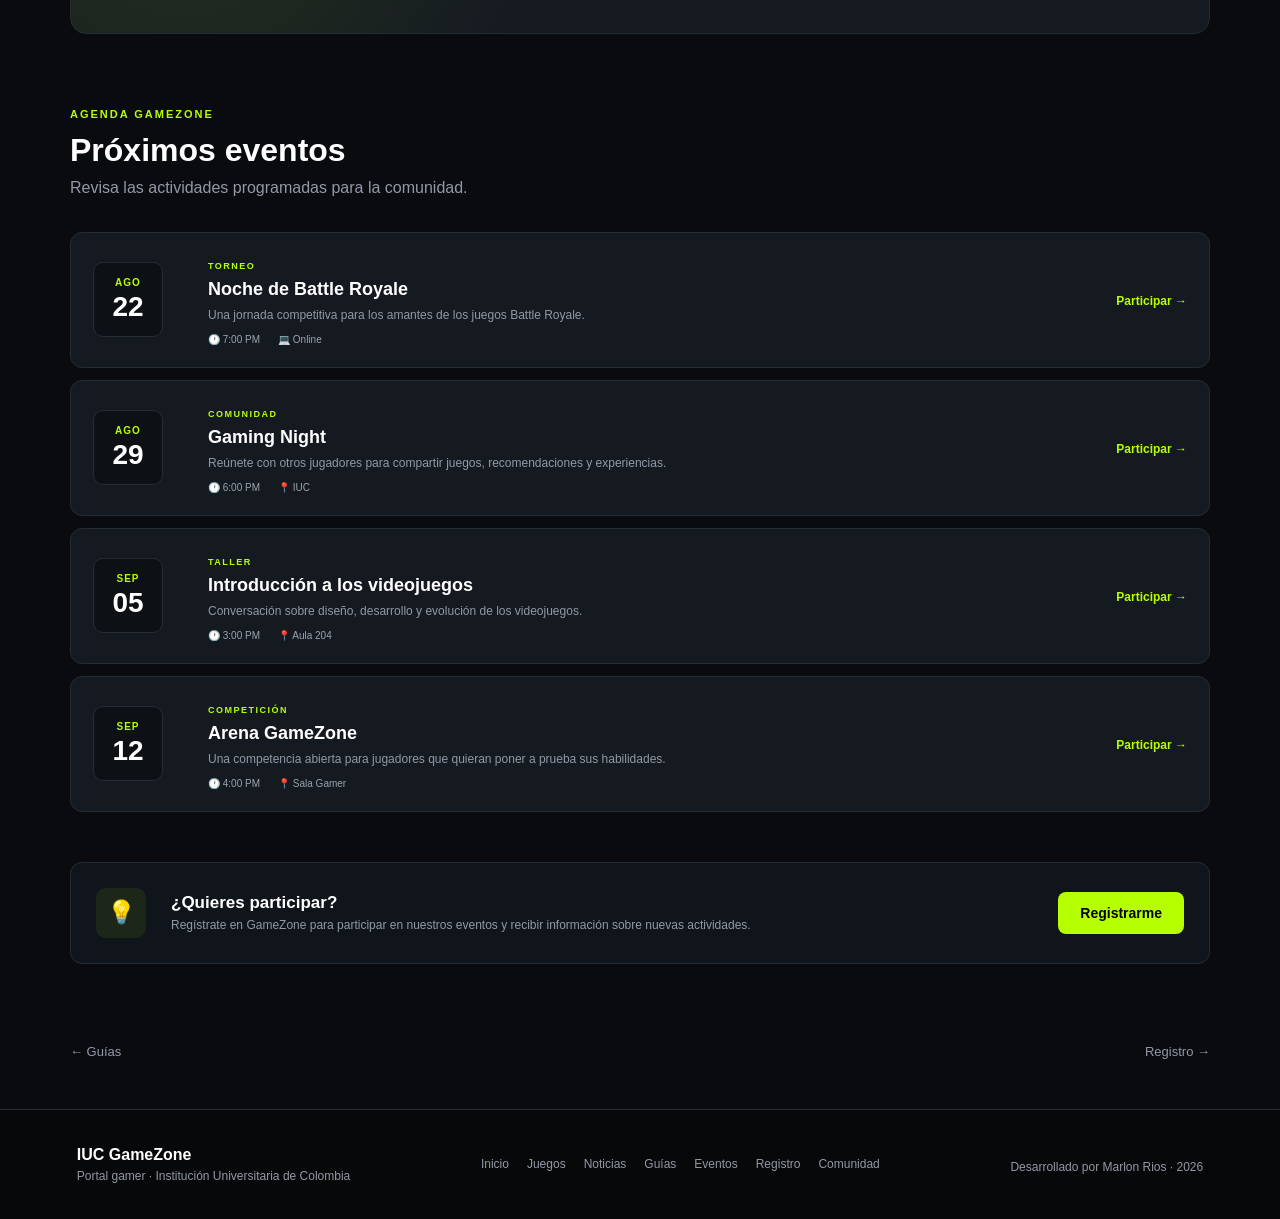
==== commit b37668f6: "Actualizacionde mapa en la actividad 4" ====
--- a/actividad_04.html
+++ b/actividad_04.html
@@ -1,513 +1,329 @@
-<!DOCTYPE html>
+<!doctype html>
 <html lang="es">
-
-<head>
-    <meta charset="UTF-8">
-    <meta name="viewport" content="width=device-width, initial-scale=1.0">
+  <head>
+    <meta charset="UTF-8" />
+    <meta name="viewport" content="width=device-width, initial-scale=1.0" />
 
     <title>IUC GameZone — Eventos</title>
 
-    <link rel="stylesheet" href="./css/theme.css">
-</head>
-
-<body>
-
+    <link rel="stylesheet" href="./css/theme.css" />
+  </head>
+
+  <body>
     <!-- ================= HEADER ================= -->
 
     <header class="site-header">
-
-        <div class="site-brand">
-
-            <div class="brand-icon">
-                🎮
+      <div class="site-brand">
+        <div class="brand-icon">🎮</div>
+
+        <div>
+          <h2>IUC GameZone</h2>
+          <span>PORTAL GAMER · IUC</span>
+        </div>
+      </div>
+
+      <nav class="site-nav">
+        <a href="index.html"> Inicio </a>
+
+        <a href="actividad_01.html"> Juegos </a>
+
+        <a href="actividad_02.html"> Noticias </a>
+
+        <a href="actividad_03.html"> Guías </a>
+
+        <a href="actividad_04.html" class="current"> Eventos </a>
+
+        <a href="actividad_05.html"> Registro </a>
+
+        <a href="actividad_06.html"> Comunidad </a>
+      </nav>
+    </header>
+
+    <!-- ================= HERO ================= -->
+
+    <section class="page-hero">
+      <div class="page-hero-content">
+        <span> ACTIVIDAD 04 · EVENTOS </span>
+
+        <h1>
+          Vive la experiencia
+          <strong>GameZone</strong>
+        </h1>
+
+        <p>
+          Participa en torneos, encuentros y actividades creadas para nuestra
+          comunidad gamer.
+        </p>
+      </div>
+    </section>
+
+    <!-- ================= CONTENIDO ================= -->
+
+    <main class="main-content">
+
+
+
+        <!--===================== MAPA DE EVENTO======================= -->
+
+        <section class="map-section">
+
+    <div class="section-header">
+        <span>📍 UBICACIÓN</span>
+        <h2>¿Dónde nos encontramos?</h2>
+        <p>Visita la Institución Universitaria de Colombia y participa en nuestros eventos.</p>
+    </div>
+
+    <div class="map-container">
+
+        <iframe
+            src="https://www.openstreetmap.org/export/embed?bbox=-74.06843215227128%2C4.621766053890953%2C-74.06407356262208%2C4.624303188875125&amp;layer=mapnik&amp;marker=4.623034622518637%2C-74.06625285744667"
+            loading="lazy"
+            allowfullscreen>
+        </iframe>
+
+    </div>
+
+    <div class="map-info">
+        <div>
+            <strong>Institución Universitaria de Colombia</strong>
+            <p>Carrera 7 #35-85, Bogotá, Colombia</p>
+        </div>
+
+        <a href="https://www.google.com/maps/search/?api=1&query=Institución+Universitaria+de+Colombia+Bogotá"
+           target="_blank"
+           class="btn btn-primary">
+            Cómo llegar →
+        </a>
+    </div>
+
+</section>
+
+      <!-- ================= EVENTO DESTACADO ================= -->
+
+      <section class="event-feature">
+        <div class="event-feature-date">
+          <span> SEP </span>
+
+          <strong> 20 </strong>
+
+          <small> 2026 </small>
+        </div>
+
+        <div class="event-feature-content">
+          <span class="event-status"> ★ EVENTO DESTACADO </span>
+
+          <h2>IUC GameZone Championship</h2>
+
+          <p>
+            Nuestro torneo principal reúne a jugadores de diferentes niveles
+            para competir, compartir estrategias y disfrutar de una jornada
+            gamer.
+          </p>
+
+          <div class="event-details">
+            <span> 🕐 2:00 PM </span>
+
+            <span> 📍 IUC </span>
+
+            <span> 👥 Cupos limitados </span>
+          </div>
+
+          <a href="actividad_05.html" class="btn btn-primary">
+            Inscribirme →
+          </a>
+        </div>
+      </section>
+
+      <!-- ================= PRÓXIMOS EVENTOS ================= -->
+
+      <section class="section-header">
+        <span> AGENDA GAMEZONE </span>
+
+        <h2>Próximos eventos</h2>
+
+        <p>Revisa las actividades programadas para la comunidad.</p>
+      </section>
+
+      <div class="events-list">
+        <!-- EVENTO 1 -->
+
+        <article class="event-card">
+          <div class="event-date">
+            <span> AGO </span>
+
+            <strong> 22 </strong>
+          </div>
+
+          <div class="event-info">
+            <span class="event-type"> TORNEO </span>
+
+            <h3>Noche de Battle Royale</h3>
+
+            <p>
+              Una jornada competitiva para los amantes de los juegos Battle
+              Royale.
+            </p>
+
+            <div class="event-meta">
+              <span> 🕐 7:00 PM </span>
+
+              <span> 💻 Online </span>
             </div>
-
-            <div>
-                <h2>IUC GameZone</h2>
-                <span>PORTAL GAMER · IUC</span>
+          </div>
+
+          <div class="event-action">
+            <a href="actividad_05.html"> Participar → </a>
+          </div>
+        </article>
+
+        <!-- EVENTO 2 -->
+
+        <article class="event-card">
+          <div class="event-date">
+            <span> AGO </span>
+
+            <strong> 29 </strong>
+          </div>
+
+          <div class="event-info">
+            <span class="event-type"> COMUNIDAD </span>
+
+            <h3>Gaming Night</h3>
+
+            <p>
+              Reúnete con otros jugadores para compartir juegos, recomendaciones
+              y experiencias.
+            </p>
+
+            <div class="event-meta">
+              <span> 🕐 6:00 PM </span>
+
+              <span> 📍 IUC </span>
             </div>
-
-        </div>
-
-
-        <nav class="site-nav">
-
-            <a href="index.html">
-                Inicio
-            </a>
-
-            <a href="actividad_01.html">
-                Juegos
-            </a>
-
-            <a href="actividad_02.html">
-                Noticias
-            </a>
-
-            <a href="actividad_03.html">
-                Guías
-            </a>
-
-            <a href="actividad_04.html" class="current">
-                Eventos
-            </a>
-
-            <a href="actividad_05.html">
-                Registro
-            </a>
-
-            <a href="actividad_06.html">
-                Comunidad
-            </a>
-
-        </nav>
-
-    </header>
-
-
-    <!-- ================= HERO ================= -->
-
-    <section class="page-hero">
-
-        <div class="page-hero-content">
-
-            <span>
-                ACTIVIDAD 04 · EVENTOS
-            </span>
-
-            <h1>
-                Vive la experiencia
-                <strong>GameZone</strong>
-            </h1>
+          </div>
+
+          <div class="event-action">
+            <a href="actividad_05.html"> Participar → </a>
+          </div>
+        </article>
+
+        <!-- EVENTO 3 -->
+
+        <article class="event-card">
+          <div class="event-date">
+            <span> SEP </span>
+
+            <strong> 05 </strong>
+          </div>
+
+          <div class="event-info">
+            <span class="event-type"> TALLER </span>
+
+            <h3>Introducción a los videojuegos</h3>
 
             <p>
-                Participa en torneos, encuentros y actividades
-                creadas para nuestra comunidad gamer.
+              Conversación sobre diseño, desarrollo y evolución de los
+              videojuegos.
             </p>
 
-        </div>
-
-    </section>
-
-
-    <!-- ================= CONTENIDO ================= -->
-
-    <main class="main-content">
-
-
-        <!-- ================= EVENTO DESTACADO ================= -->
-
-        <section class="event-feature">
-
-            <div class="event-feature-date">
-
-                <span>
-                    SEP
-                </span>
-
-                <strong>
-                    20
-                </strong>
-
-                <small>
-                    2026
-                </small>
-
+            <div class="event-meta">
+              <span> 🕐 3:00 PM </span>
+
+              <span> 📍 Aula 204 </span>
             </div>
-
-
-            <div class="event-feature-content">
-
-                <span class="event-status">
-                    ★ EVENTO DESTACADO
-                </span>
-
-                <h2>
-                    IUC GameZone Championship
-                </h2>
-
-                <p>
-                    Nuestro torneo principal reúne a jugadores de
-                    diferentes niveles para competir, compartir
-                    estrategias y disfrutar de una jornada gamer.
-                </p>
-
-
-                <div class="event-details">
-
-                    <span>
-                        🕐 2:00 PM
-                    </span>
-
-                    <span>
-                        📍 IUC
-                    </span>
-
-                    <span>
-                        👥 Cupos limitados
-                    </span>
-
-                </div>
-
-
-                <a href="actividad_05.html" class="btn btn-primary">
-                    Inscribirme →
-                </a>
-
+          </div>
+
+          <div class="event-action">
+            <a href="actividad_05.html"> Participar → </a>
+          </div>
+        </article>
+
+        <!-- EVENTO 4 -->
+
+        <article class="event-card">
+          <div class="event-date">
+            <span> SEP </span>
+
+            <strong> 12 </strong>
+          </div>
+
+          <div class="event-info">
+            <span class="event-type"> COMPETICIÓN </span>
+
+            <h3>Arena GameZone</h3>
+
+            <p>
+              Una competencia abierta para jugadores que quieran poner a prueba
+              sus habilidades.
+            </p>
+
+            <div class="event-meta">
+              <span> 🕐 4:00 PM </span>
+
+              <span> 📍 Sala Gamer </span>
             </div>
-
-        </section>
-
-
-        <!-- ================= PRÓXIMOS EVENTOS ================= -->
-
-        <section class="section-header">
-
-            <span>
-                AGENDA GAMEZONE
-            </span>
-
-            <h2>
-                Próximos eventos
-            </h2>
-
-            <p>
-                Revisa las actividades programadas para la comunidad.
-            </p>
-
-        </section>
-
-
-        <div class="events-list">
-
-
-            <!-- EVENTO 1 -->
-
-            <article class="event-card">
-
-                <div class="event-date">
-
-                    <span>
-                        AGO
-                    </span>
-
-                    <strong>
-                        22
-                    </strong>
-
-                </div>
-
-
-                <div class="event-info">
-
-                    <span class="event-type">
-                        TORNEO
-                    </span>
-
-                    <h3>
-                        Noche de Battle Royale
-                    </h3>
-
-                    <p>
-                        Una jornada competitiva para los amantes
-                        de los juegos Battle Royale.
-                    </p>
-
-                    <div class="event-meta">
-
-                        <span>
-                            🕐 7:00 PM
-                        </span>
-
-                        <span>
-                            💻 Online
-                        </span>
-
-                    </div>
-
-                </div>
-
-
-                <div class="event-action">
-
-                    <a href="actividad_05.html">
-                        Participar →
-                    </a>
-
-                </div>
-
-            </article>
-
-
-            <!-- EVENTO 2 -->
-
-            <article class="event-card">
-
-                <div class="event-date">
-
-                    <span>
-                        AGO
-                    </span>
-
-                    <strong>
-                        29
-                    </strong>
-
-                </div>
-
-
-                <div class="event-info">
-
-                    <span class="event-type">
-                        COMUNIDAD
-                    </span>
-
-                    <h3>
-                        Gaming Night
-                    </h3>
-
-                    <p>
-                        Reúnete con otros jugadores para compartir
-                        juegos, recomendaciones y experiencias.
-                    </p>
-
-                    <div class="event-meta">
-
-                        <span>
-                            🕐 6:00 PM
-                        </span>
-
-                        <span>
-                            📍 IUC
-                        </span>
-
-                    </div>
-
-                </div>
-
-
-                <div class="event-action">
-
-                    <a href="actividad_05.html">
-                        Participar →
-                    </a>
-
-                </div>
-
-            </article>
-
-
-            <!-- EVENTO 3 -->
-
-            <article class="event-card">
-
-                <div class="event-date">
-
-                    <span>
-                        SEP
-                    </span>
-
-                    <strong>
-                        05
-                    </strong>
-
-                </div>
-
-
-                <div class="event-info">
-
-                    <span class="event-type">
-                        TALLER
-                    </span>
-
-                    <h3>
-                        Introducción a los videojuegos
-                    </h3>
-
-                    <p>
-                        Conversación sobre diseño, desarrollo y
-                        evolución de los videojuegos.
-                    </p>
-
-                    <div class="event-meta">
-
-                        <span>
-                            🕐 3:00 PM
-                        </span>
-
-                        <span>
-                            📍 Aula 204
-                        </span>
-
-                    </div>
-
-                </div>
-
-
-                <div class="event-action">
-
-                    <a href="actividad_05.html">
-                        Participar →
-                    </a>
-
-                </div>
-
-            </article>
-
-
-            <!-- EVENTO 4 -->
-
-            <article class="event-card">
-
-                <div class="event-date">
-
-                    <span>
-                        SEP
-                    </span>
-
-                    <strong>
-                        12
-                    </strong>
-
-                </div>
-
-
-                <div class="event-info">
-
-                    <span class="event-type">
-                        COMPETICIÓN
-                    </span>
-
-                    <h3>
-                        Arena GameZone
-                    </h3>
-
-                    <p>
-                        Una competencia abierta para jugadores
-                        que quieran poner a prueba sus habilidades.
-                    </p>
-
-                    <div class="event-meta">
-
-                        <span>
-                            🕐 4:00 PM
-                        </span>
-
-                        <span>
-                            📍 Sala Gamer
-                        </span>
-
-                    </div>
-
-                </div>
-
-
-                <div class="event-action">
-
-                    <a href="actividad_05.html">
-                        Participar →
-                    </a>
-
-                </div>
-
-            </article>
-
-
-        </div>
-
-
-        <!-- ================= INFORMACIÓN ================= -->
-
-        <section class="event-info-box">
-
-            <div class="event-info-box-icon">
-                💡
-            </div>
-
-            <div>
-
-                <h3>
-                    ¿Quieres participar?
-                </h3>
-
-                <p>
-                    Regístrate en GameZone para participar en nuestros
-                    eventos y recibir información sobre nuevas actividades.
-                </p>
-
-            </div>
-
-            <a href="actividad_05.html" class="btn btn-primary">
-                Registrarme
-            </a>
-
-        </section>
-
-
+          </div>
+
+          <div class="event-action">
+            <a href="actividad_05.html"> Participar → </a>
+          </div>
+        </article>
+      </div>
+
+      <!-- ================= INFORMACIÓN ================= -->
+
+      <section class="event-info-box">
+        <div class="event-info-box-icon">💡</div>
+
+        <div>
+          <h3>¿Quieres participar?</h3>
+
+          <p>
+            Regístrate en GameZone para participar en nuestros eventos y recibir
+            información sobre nuevas actividades.
+          </p>
+        </div>
+
+        <a href="actividad_05.html" class="btn btn-primary"> Registrarme </a>
+      </section>
     </main>
 
-
     <!-- ================= NAVEGACIÓN ================= -->
 
     <nav class="page-navigation">
-
-        <a href="actividad_03.html">
-            ← Guías
-        </a>
-
-        <a href="actividad_05.html">
-            Registro →
-        </a>
-
+      <a href="actividad_03.html"> ← Guías </a>
+
+      <a href="actividad_05.html"> Registro → </a>
     </nav>
 
-
     <!-- ================= FOOTER ================= -->
 
     <footer class="site-footer">
-
-        <div>
-
-            <strong>
-                IUC GameZone
-            </strong>
-
-            <span>
-                Portal gamer · Institución Universitaria de Colombia
-            </span>
-
-        </div>
-
-
-        <div class="footer-links">
-
-            <a href="index.html">Inicio</a>
-
-            <a href="actividad_01.html">Juegos</a>
-
-            <a href="actividad_02.html">Noticias</a>
-
-            <a href="actividad_03.html">Guías</a>
-
-            <a href="actividad_04.html">Eventos</a>
-
-            <a href="actividad_05.html">Registro</a>
-
-            <a href="actividad_06.html">Comunidad</a>
-
-        </div>
-
-
-        <div>
-
-            <span>
-                Desarrollado por Marlon Rios · 2026
-            </span>
-
-        </div>
-
+      <div>
+        <strong> IUC GameZone </strong>
+
+        <span> Portal gamer · Institución Universitaria de Colombia </span>
+      </div>
+
+      <div class="footer-links">
+        <a href="index.html">Inicio</a>
+
+        <a href="actividad_01.html">Juegos</a>
+
+        <a href="actividad_02.html">Noticias</a>
+
+        <a href="actividad_03.html">Guías</a>
+
+        <a href="actividad_04.html">Eventos</a>
+
+        <a href="actividad_05.html">Registro</a>
+
+        <a href="actividad_06.html">Comunidad</a>
+      </div>
+
+      <div>
+        <span> Desarrollado por Marlon Rios · 2026 </span>
+      </div>
     </footer>
-
-</body>
-
-</html>+  </body>
+</html>
--- a/css/theme.css
+++ b/css/theme.css
@@ -2463,3 +2463,67 @@
     margin-bottom: 5px;
   }
 }
+
+
+/*
+MAPA
+*/
+
+/* =========================
+   MAPA
+========================= */
+
+.map-section {
+    margin-top: 70px;
+}
+
+.map-container {
+    width: 100%;
+    height: 420px;
+    border: 1px solid var(--border);
+    border-radius: 16px;
+    overflow: hidden;
+    background: var(--card);
+}
+
+.map-container iframe {
+    width: 100%;
+    height: 100%;
+    border: 0;
+}
+
+.map-info {
+    margin-top: 20px;
+    padding: 24px;
+    background: var(--card);
+    border: 1px solid var(--border);
+    border-radius: 14px;
+
+    display: flex;
+    justify-content: space-between;
+    align-items: center;
+    gap: 20px;
+}
+
+.map-info strong {
+    color: var(--white);
+    font-size: 18px;
+}
+
+.map-info p {
+    color: var(--text-muted);
+    margin-top: 6px;
+}
+
+@media (max-width: 700px) {
+
+    .map-container {
+        height: 320px;
+    }
+
+    .map-info {
+        flex-direction: column;
+        align-items: flex-start;
+    }
+
+}
